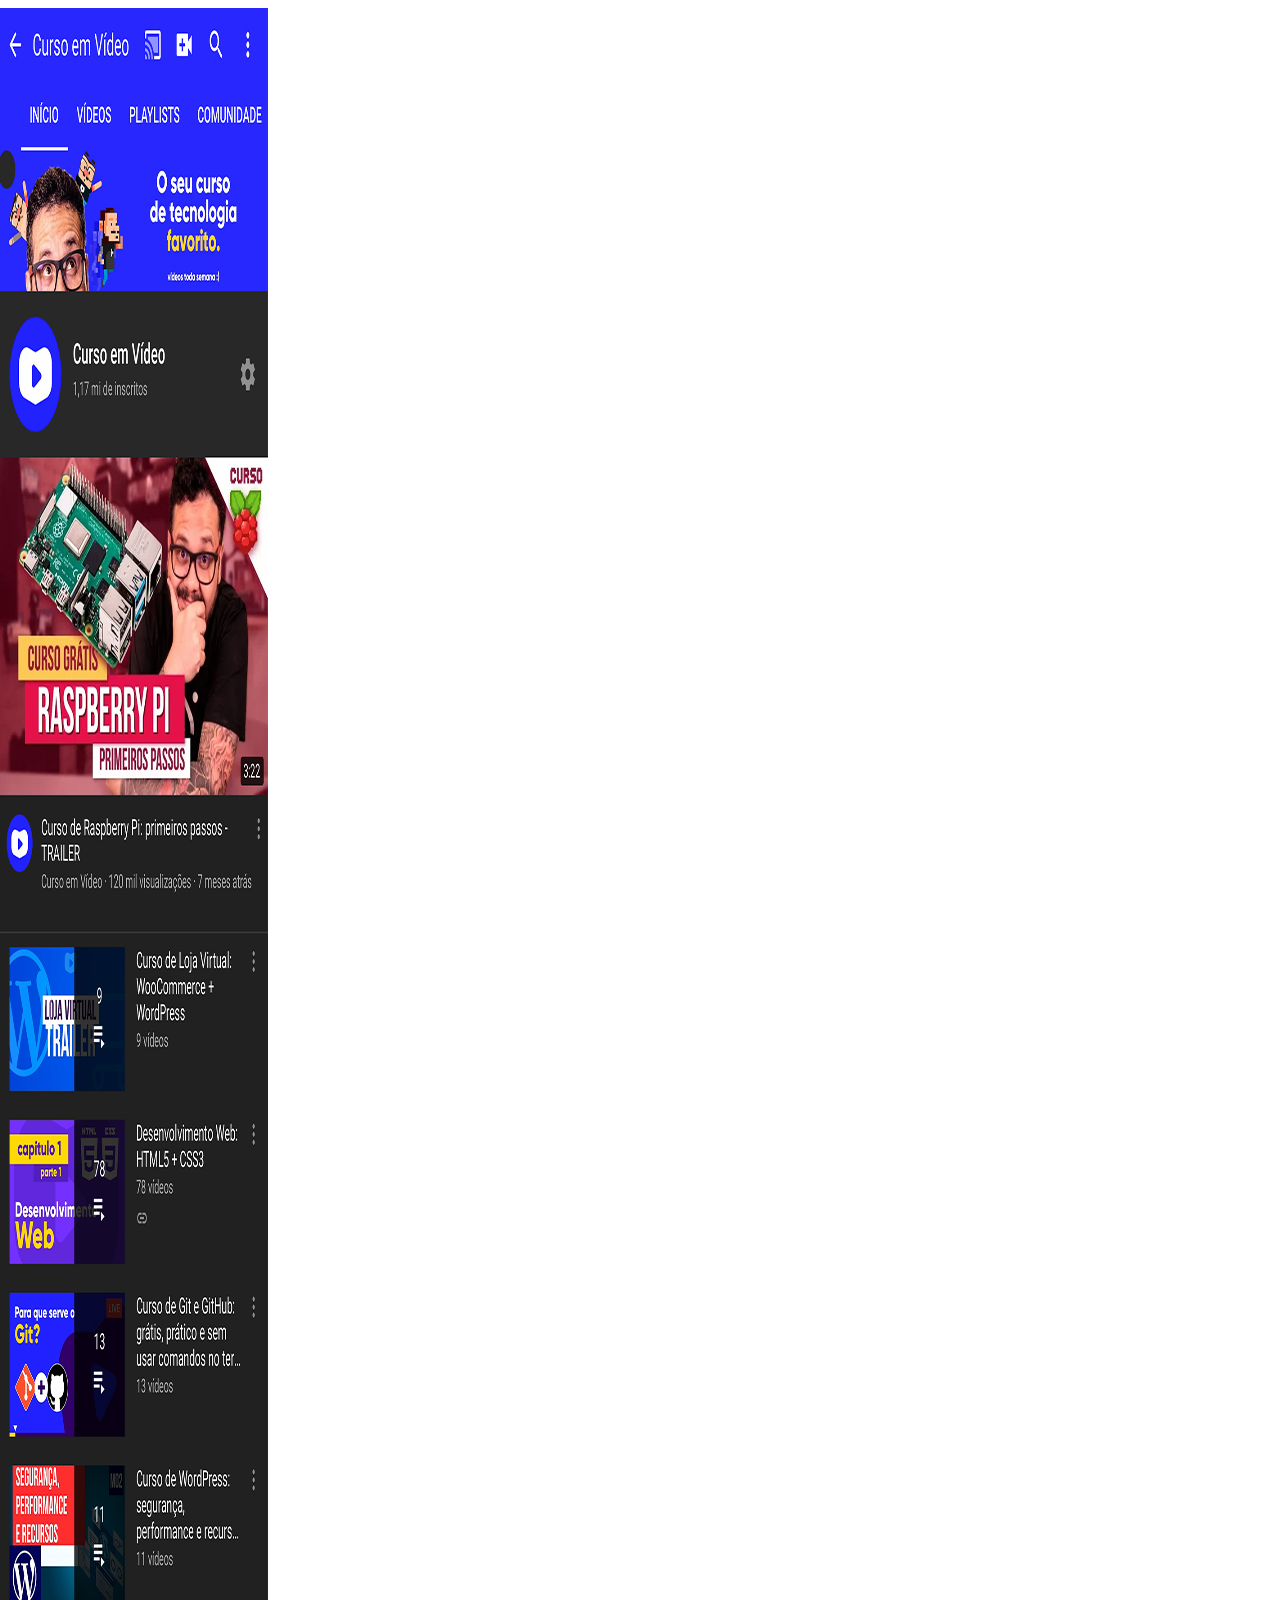
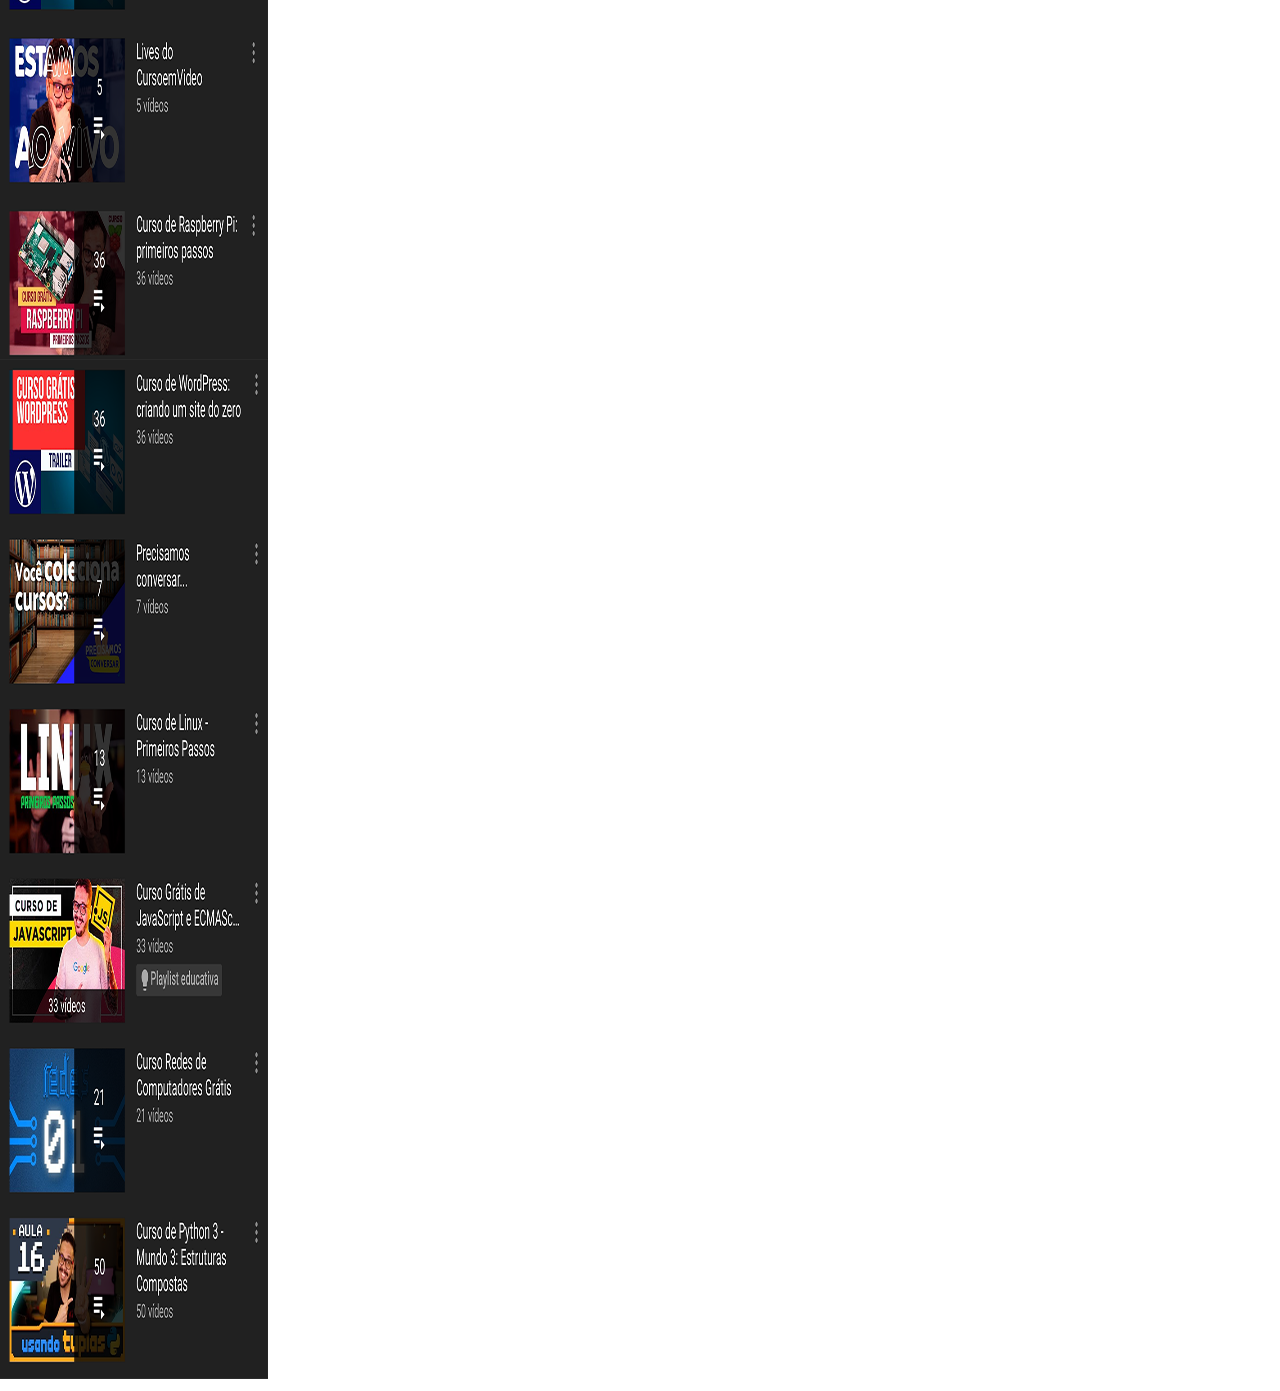
==== telayoutube.html @ 9221c595 "Desenvolvimento" ====
<!DOCTYPE html>
<html lang="pt-br">
<head>
    <meta charset="UTF-8">
    <meta name="viewport" content="width=device-width, initial-scale=1.0">
    <title>Tela Youtube</title>
    <style>
    
        .img{
            img{
                width: 270px;
                height: 2971px;
                background-size: cover;
                background-repeat: no-repeat;
                margin-left: -10px;
            }
        }
    </style>
</head>
<body>
    <div class="img">
        <img src="imagens/tela-youtube.png" alt="">
    </div>
</body>
</html>
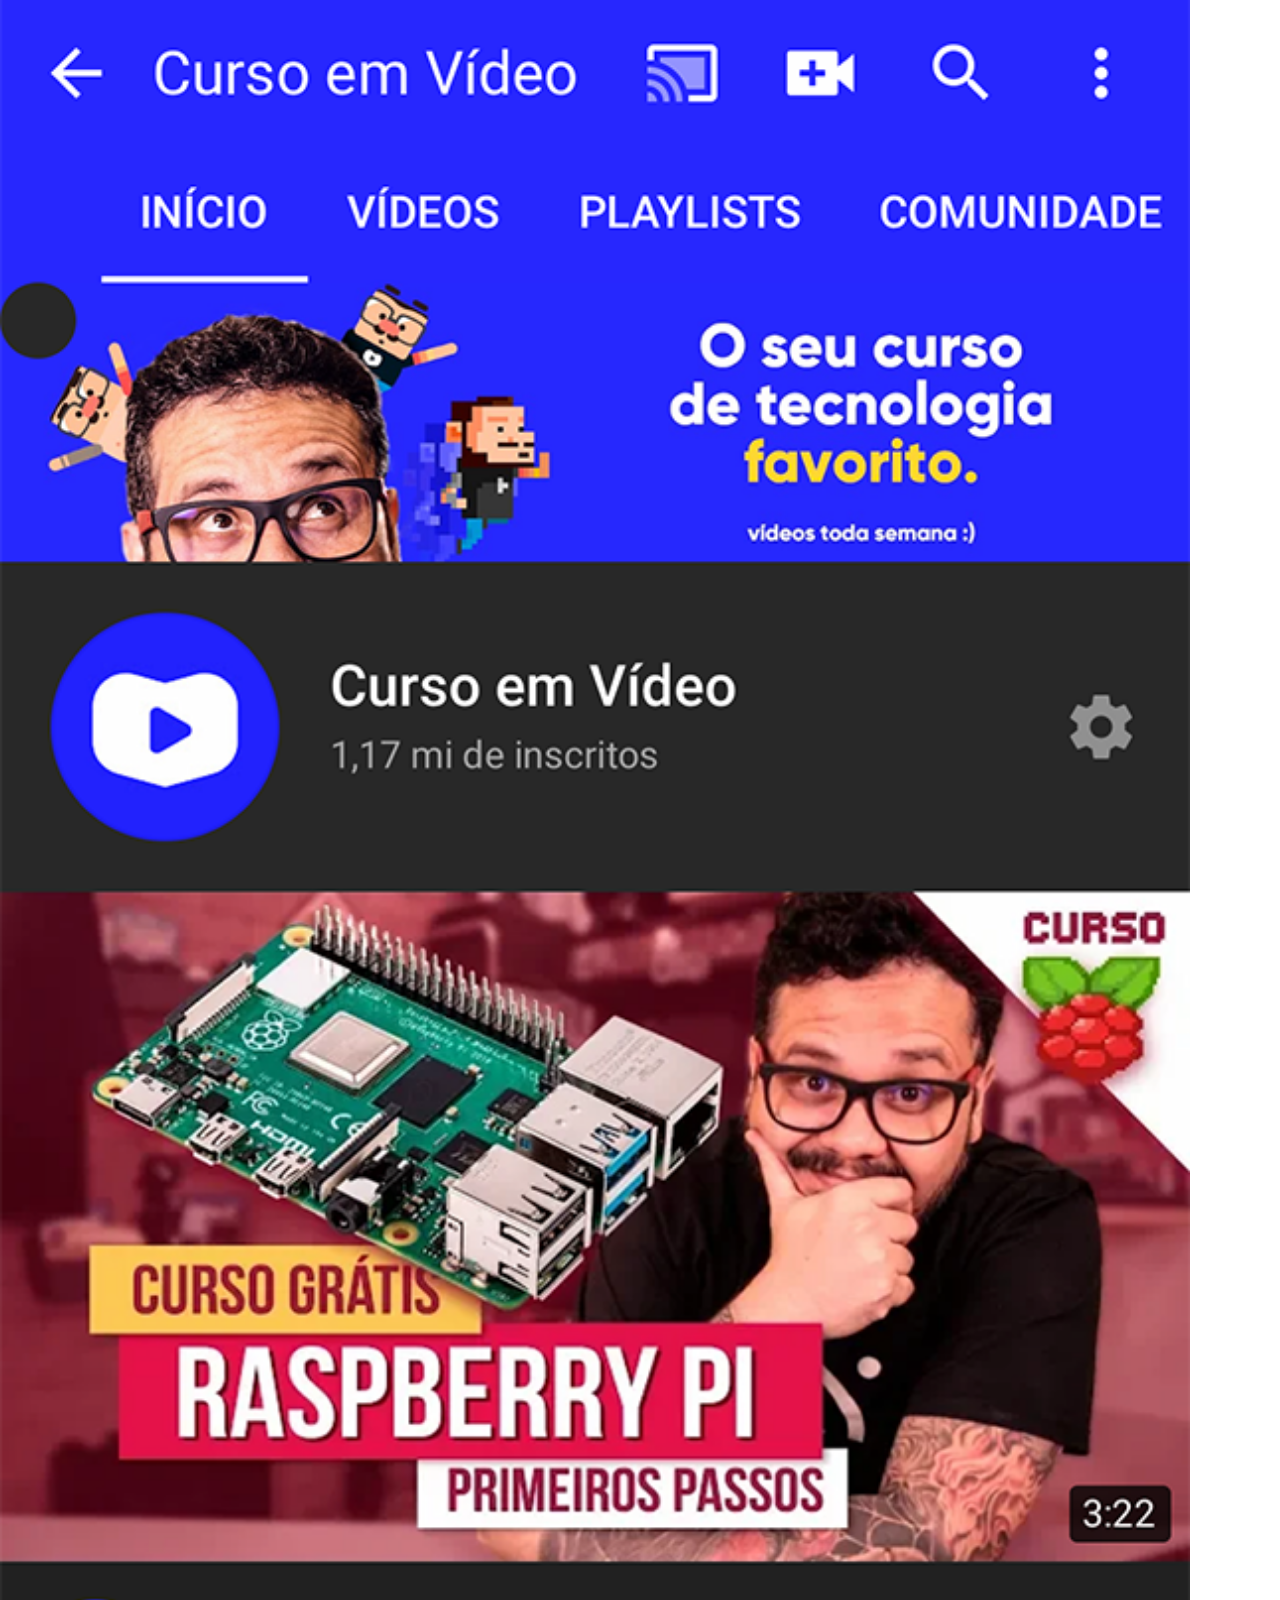
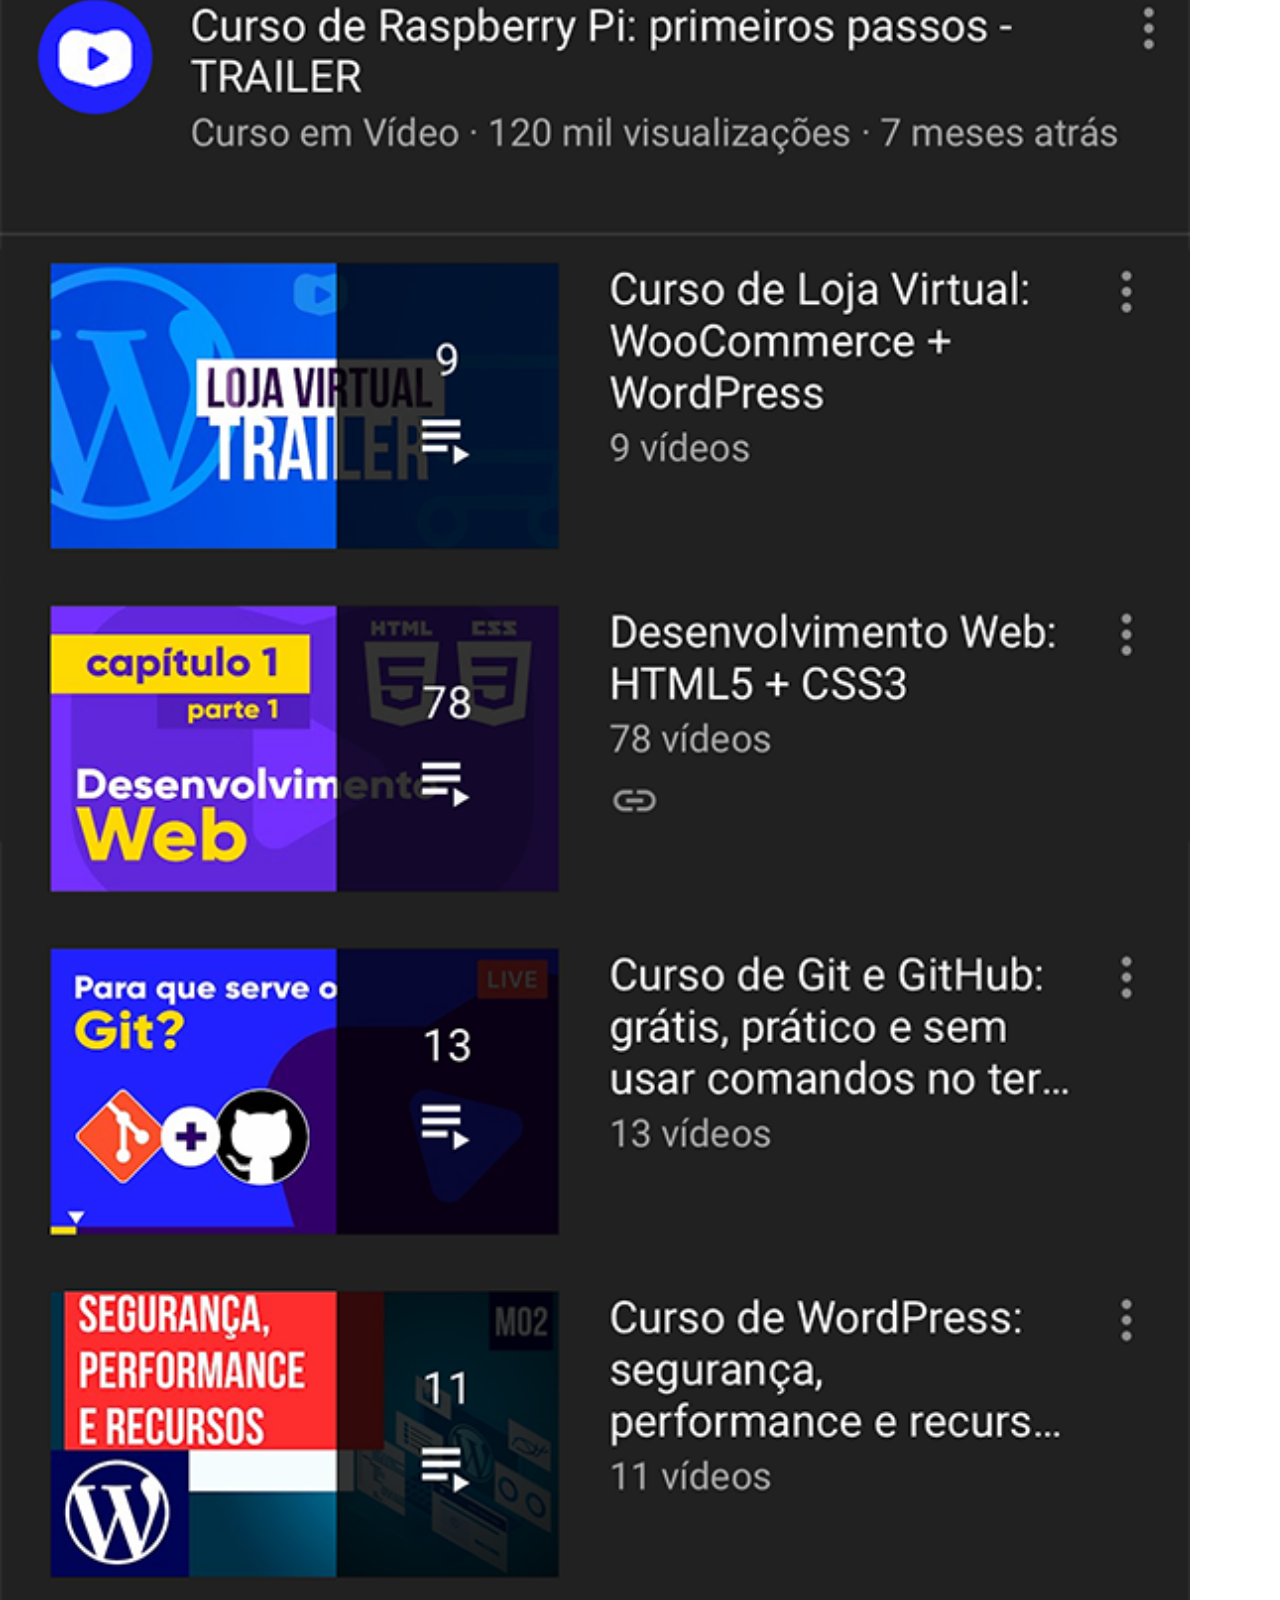
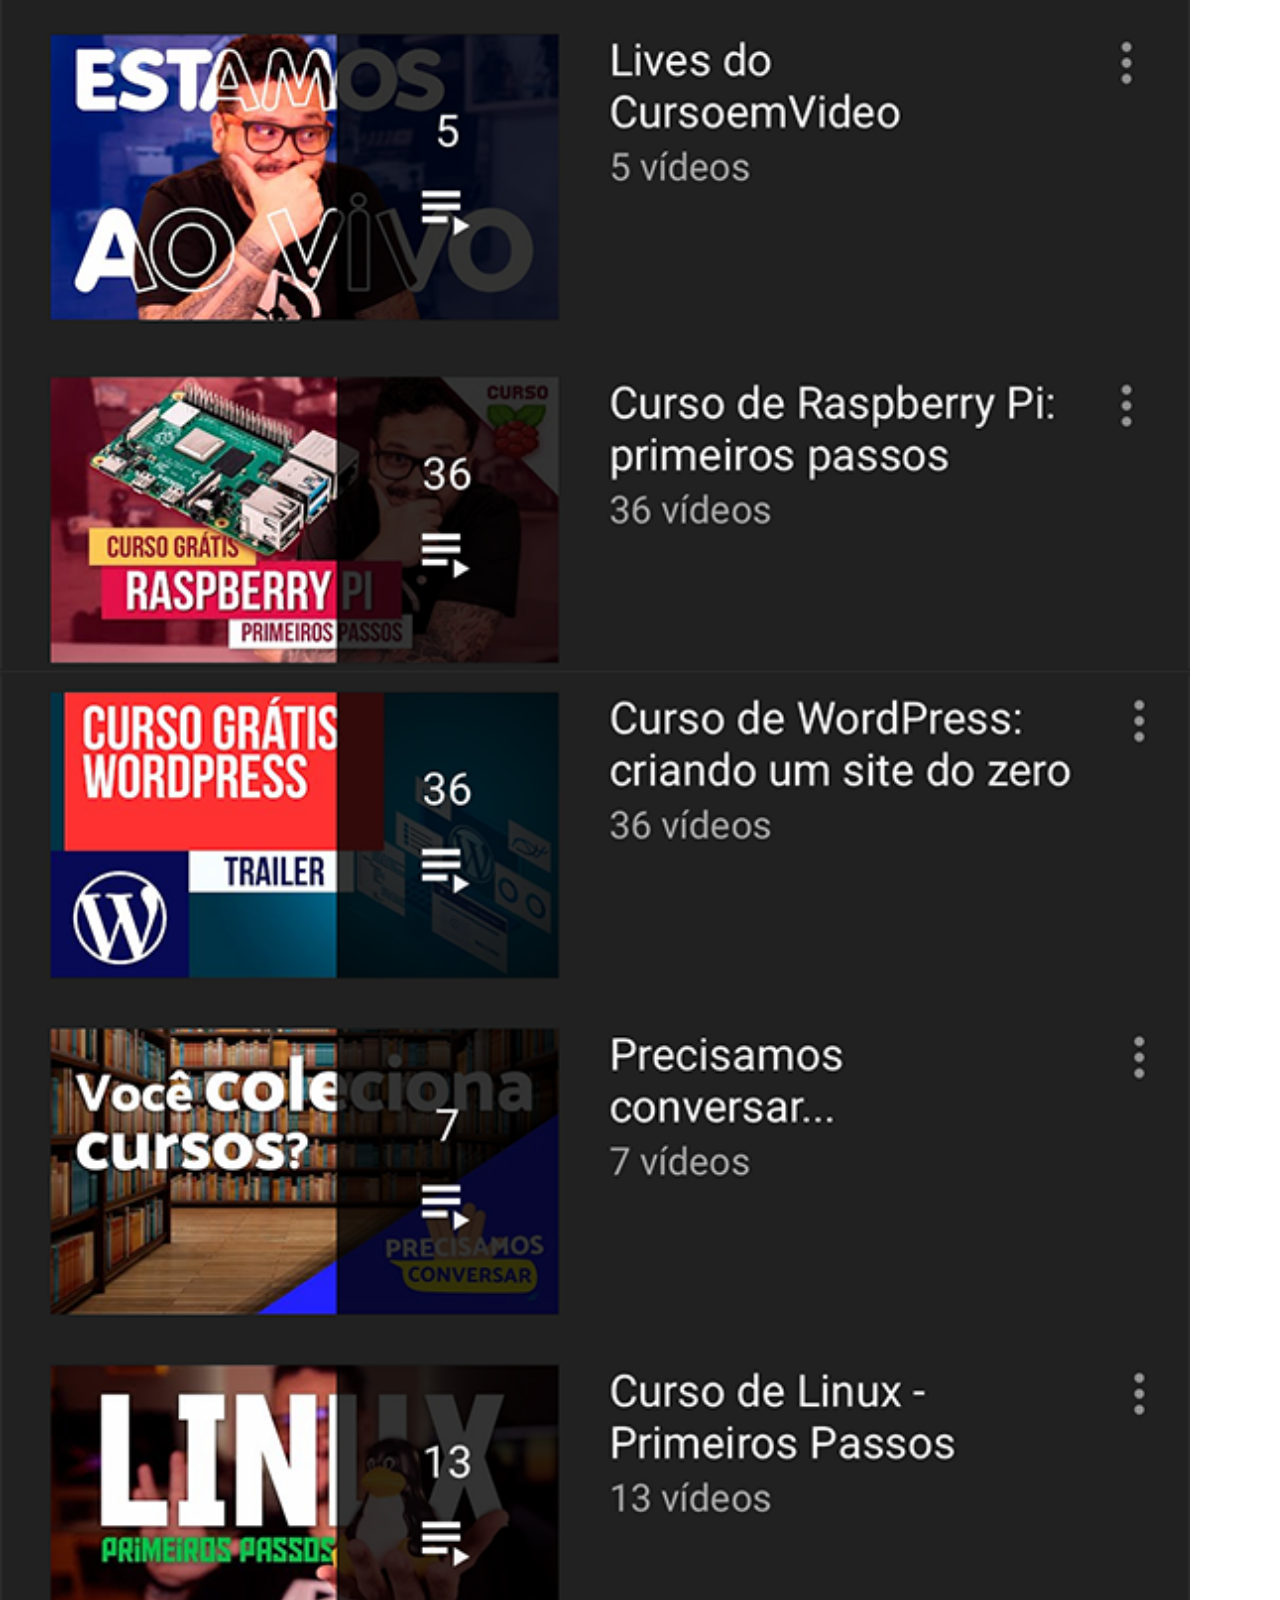
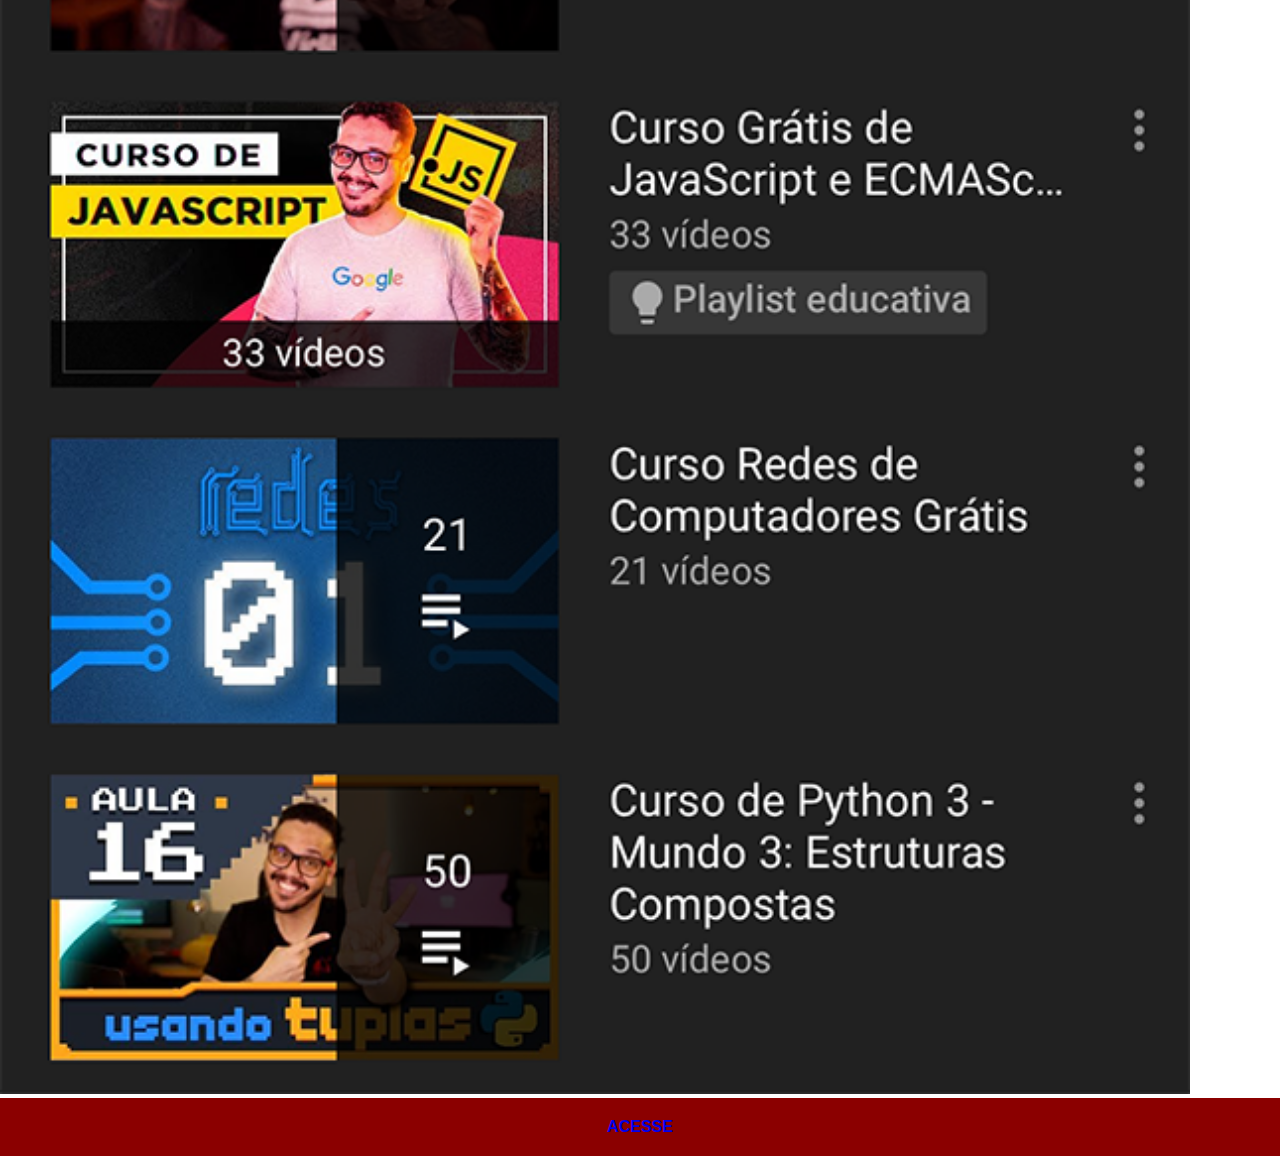
==== commit e329564f: "versão 1.0 completa" ====
--- a/telayoutube.html
+++ b/telayoutube.html
@@ -1,25 +1,40 @@
 <!DOCTYPE html>
 <html lang="pt-br">
+
 <head>
     <meta charset="UTF-8">
     <meta name="viewport" content="width=device-width, initial-scale=1.0">
     <title>Tela Youtube</title>
     <style>
+      *{
+        padding: 0;
+        margin: 0;
+        font-family: Arial, Helvetica, sans-serif;
+      }
+      img{
+        width: 93vw;
+        /* background-size: cover; */
     
-        .img{
-            img{
-                width: 270px;
-                height: 2971px;
-                background-size: cover;
-                background-repeat: no-repeat;
-                margin-left: -10px;
-            }
+      }
+      a{
+        display: block;
+        background-color: darkred;
+        padding: 20px;
+        text-align: center;
+        font-weight: bold;
+        text-decoration: none;
+        &:hover{
+            background-color: red;
         }
+      }
     </style>
 </head>
+
 <body>
-    <div class="img">
-        <img src="imagens/tela-youtube.png" alt="">
-    </div>
+
+    <img src="imagens/tela-youtube.png" alt="">
+    <a href="https://www.youtube.com/user/cursoemvideo/playlists">ACESSE</a>
+
 </body>
+
 </html>